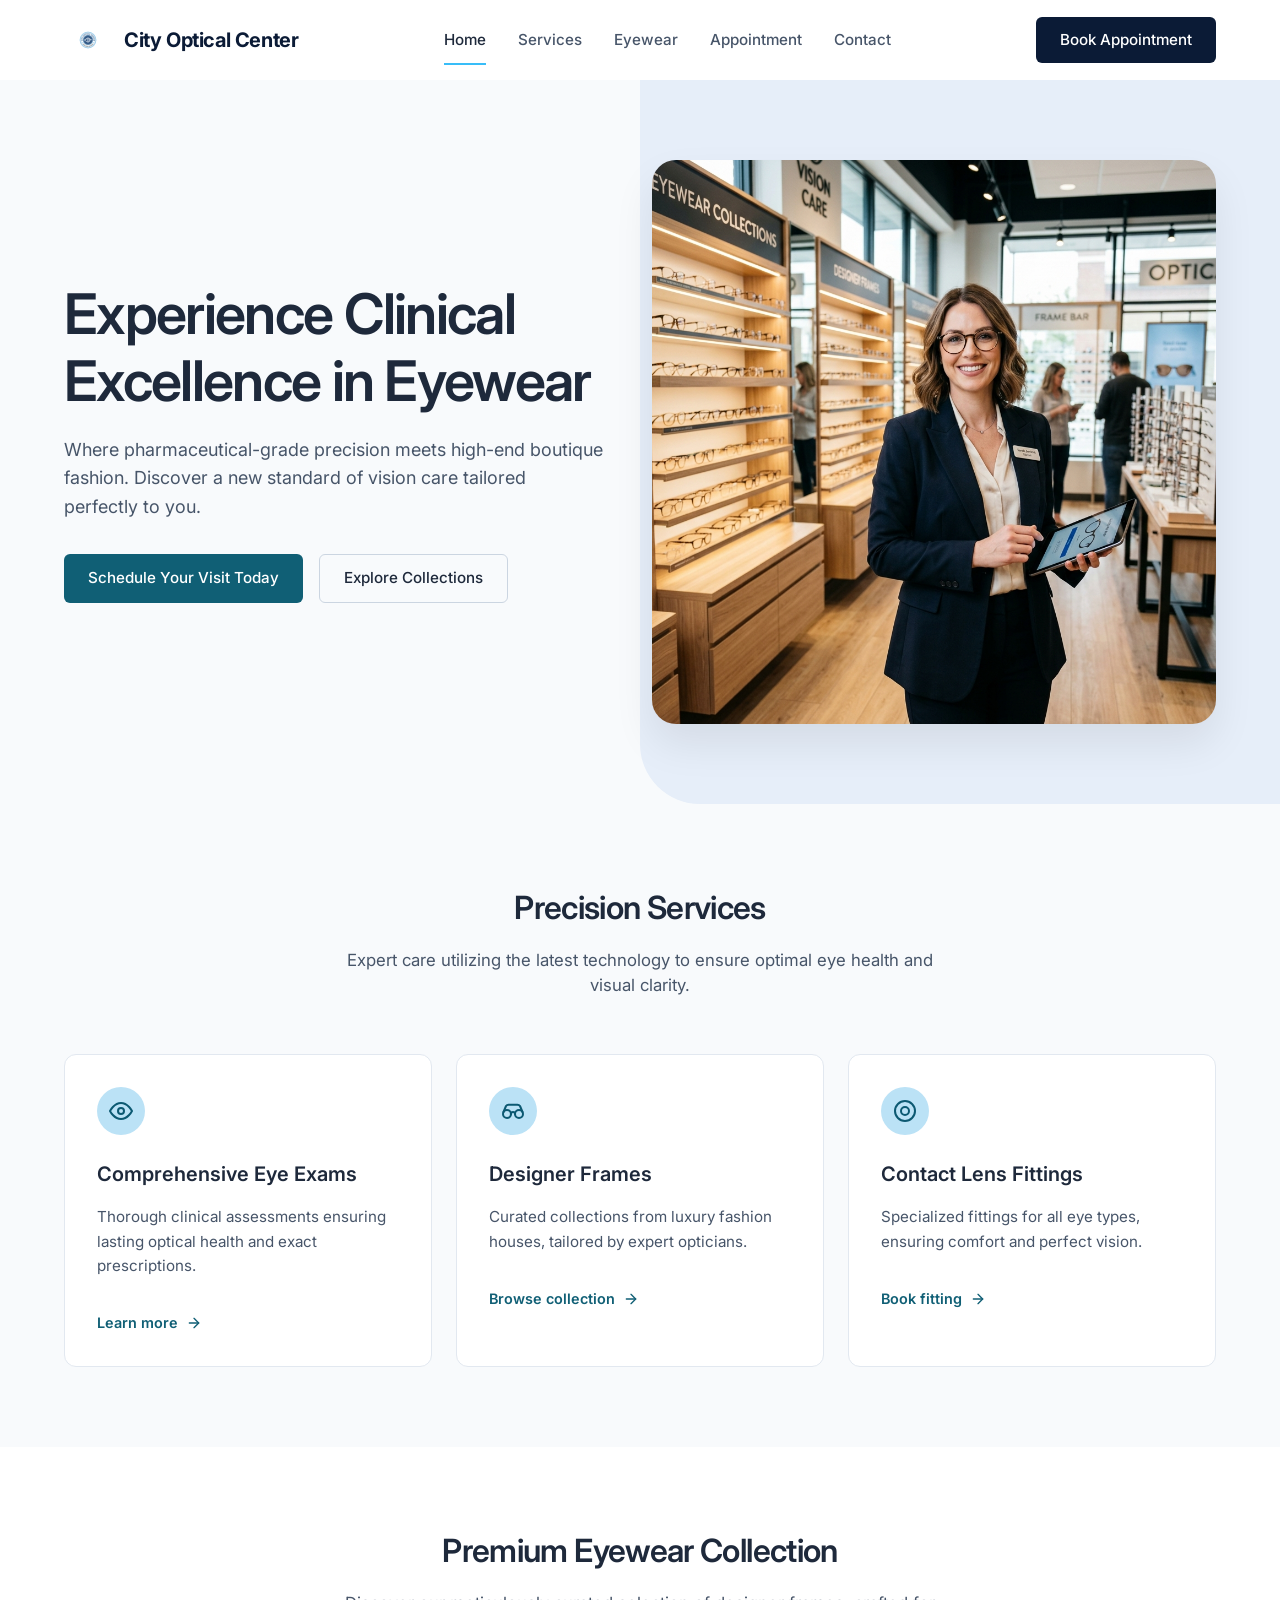
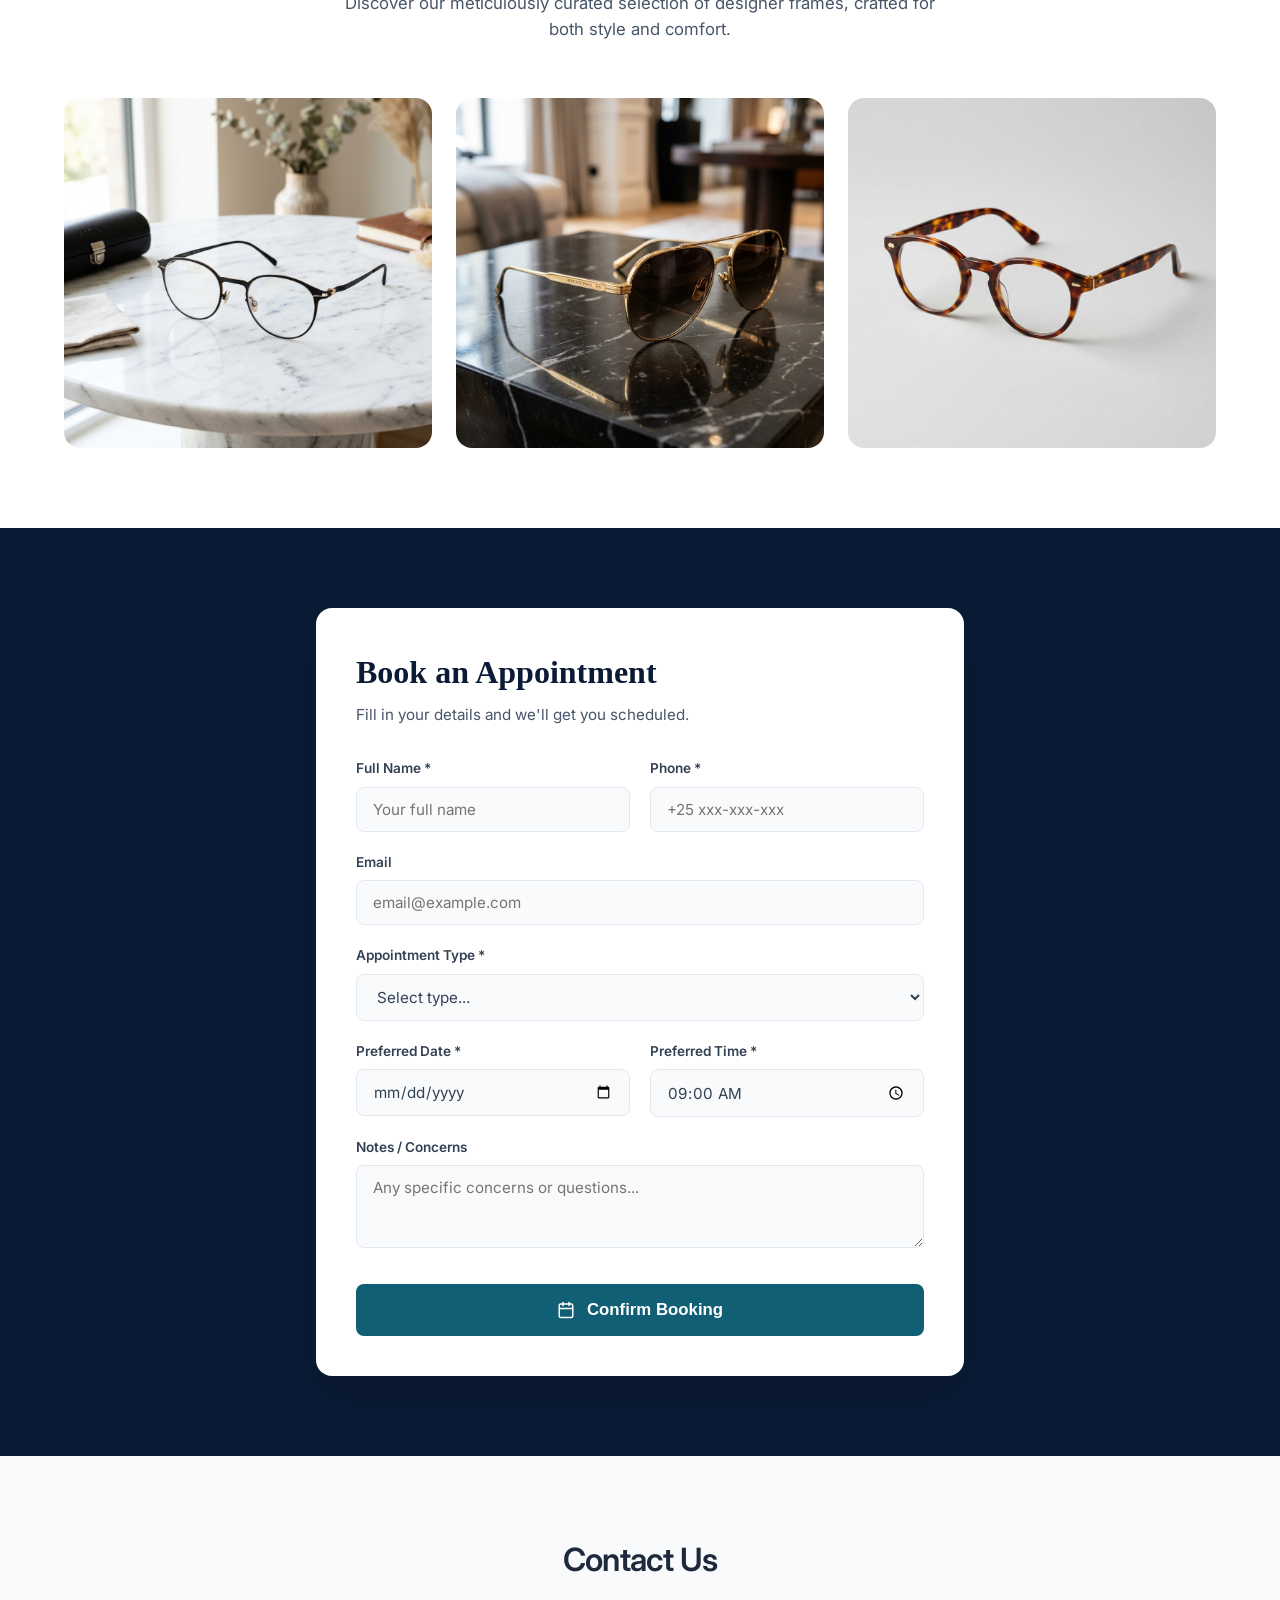
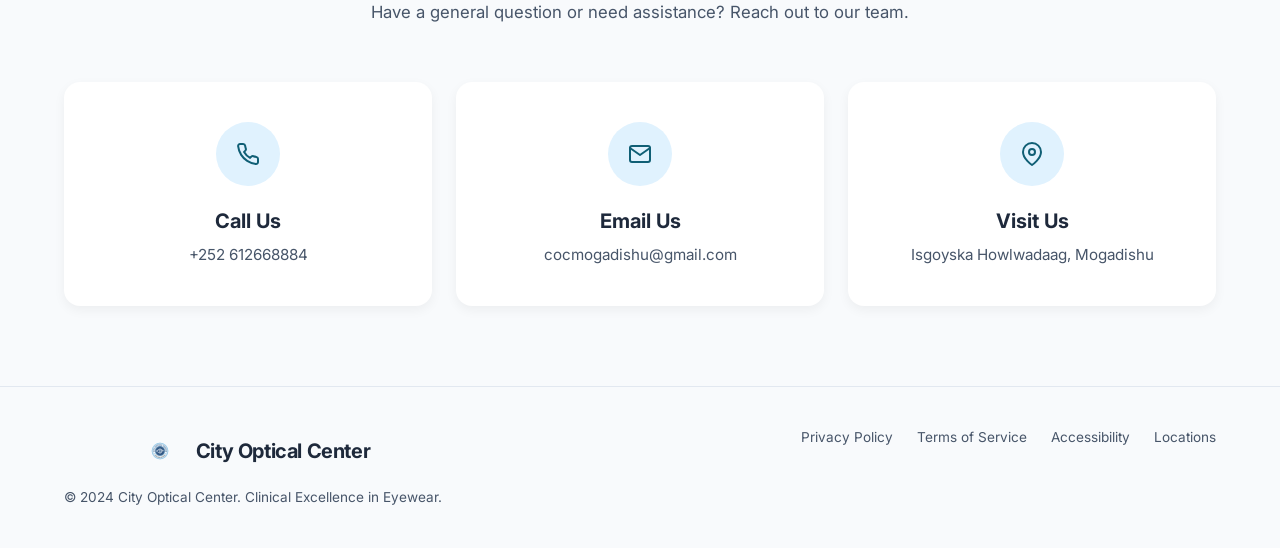
==== index.html @ 49e1423c "Add files via upload" ====
<!DOCTYPE html>
<html lang="en">

<head>
    <meta charset="UTF-8">
    <meta name="viewport" content="width=device-width, initial-scale=1.0">
    <title>City Optical Center</title>
    <meta name="description"
        content="Experience clinical excellence in eyewear. Where pharmaceutical-grade precision meets high-end boutique fashion.">
    <link rel="stylesheet" href="style.css">
    <link rel="preconnect" href="https://fonts.googleapis.com">
    <link rel="preconnect" href="https://fonts.gstatic.com" crossorigin>
    <link href="https://fonts.googleapis.com/css2?family=Inter:wght@400;500;600;700&display=swap" rel="stylesheet">
</head>

<body>
    <header class="header">
        <div class="container header-container">
            <a href="#home" class="logo">
                <img src="logo.png" alt="City Optical Center Logo" class="logo-img">
                <span class="logo-text">City Optical Center</span>
            </a>

            <nav class="nav" id="nav-menu">
                <a href="#home" class="active">Home</a>
                <a href="#services">Services</a>
                <a href="#eyewear">Eyewear</a>
                <a href="#appointment">Appointment</a>
                <a href="#contact">Contact</a>
            </nav>

            <div class="header-actions">
                <a href="#appointment" class="btn btn-primary">Book Appointment</a>
            </div>

            <button class="mobile-menu-btn" id="mobile-menu-btn" aria-label="Toggle mobile menu">
                <svg width="24" height="24" viewBox="0 0 24 24" fill="none" stroke="currentColor" stroke-width="2"
                    stroke-linecap="round" stroke-linejoin="round">
                    <line x1="3" y1="12" x2="21" y2="12"></line>
                    <line x1="3" y1="6" x2="21" y2="6"></line>
                    <line x1="3" y1="18" x2="21" y2="18"></line>
                </svg>
            </button>
        </div>
    </header>

    <main>
        <section class="hero" id="home">
            <div class="container hero-container">
                <div class="hero-content fade-in">
                    <h1>Experience Clinical Excellence in Eyewear</h1>
                    <p>Where pharmaceutical-grade precision meets high-end boutique fashion. Discover a new standard of
                        vision care tailored perfectly to you.</p>
                    <div class="hero-buttons">
                        <a href="#appointment" class="btn btn-secondary">Schedule Your Visit Today</a>
                        <a href="#eyewear" class="btn btn-outline">Explore Collections</a>
                    </div>
                </div>
                <div class="hero-image-wrapper fade-in delay-200">
                    <img src="hero.png" alt="Professional optician in a modern clinic" class="hero-image">
                </div>
            </div>
        </section>

        <section class="services" id="services">
            <div class="container">
                <div class="section-header fade-in">
                    <h2>Precision Services</h2>
                    <p>Expert care utilizing the latest technology to ensure optimal eye health and visual clarity.</p>
                </div>

                <div class="services-grid">
                    <!-- Service Card 1 -->
                    <div class="service-card fade-in delay-100">
                        <div class="icon-wrapper">
                            <svg width="24" height="24" viewBox="0 0 24 24" fill="none" stroke="currentColor"
                                stroke-width="2" stroke-linecap="round" stroke-linejoin="round">
                                <path d="M1 12s4-8 11-8 11 8 11 8-4 8-11 8-11-8-11-8z"></path>
                                <circle cx="12" cy="12" r="3"></circle>
                            </svg>
                        </div>
                        <h3>Comprehensive Eye Exams</h3>
                        <p>Thorough clinical assessments ensuring lasting optical health and exact prescriptions.</p>
                        <a href="#" class="service-link">Learn more
                            <svg width="16" height="16" viewBox="0 0 24 24" fill="none" stroke="currentColor"
                                stroke-width="2" stroke-linecap="round" stroke-linejoin="round">
                                <line x1="5" y1="12" x2="19" y2="12"></line>
                                <polyline points="12 5 19 12 12 19"></polyline>
                            </svg>
                        </a>
                    </div>

                    <!-- Service Card 2 -->
                    <div class="service-card fade-in delay-200">
                        <div class="icon-wrapper">
                            <svg width="24" height="24" viewBox="0 0 24 24" fill="none" stroke="currentColor"
                                stroke-width="2" stroke-linecap="round" stroke-linejoin="round">
                                <circle cx="6" cy="15" r="4"></circle>
                                <circle cx="18" cy="15" r="4"></circle>
                                <path d="M14 15a2 2 0 0 0-4 0"></path>
                                <path d="M2.5 13L5 7c.7-1 1.4-1.2 2.5-1.2h9c1.1 0 1.8.2 2.5 1.2l2.5 6"></path>
                            </svg>
                        </div>
                        <h3>Designer Frames</h3>
                        <p>Curated collections from luxury fashion houses, tailored by expert opticians.</p>
                        <a href="#" class="service-link">Browse collection
                            <svg width="16" height="16" viewBox="0 0 24 24" fill="none" stroke="currentColor"
                                stroke-width="2" stroke-linecap="round" stroke-linejoin="round">
                                <line x1="5" y1="12" x2="19" y2="12"></line>
                                <polyline points="12 5 19 12 12 19"></polyline>
                            </svg>
                        </a>
                    </div>

                    <!-- Service Card 3 -->
                    <div class="service-card fade-in delay-300">
                        <div class="icon-wrapper">
                            <svg width="24" height="24" viewBox="0 0 24 24" fill="none" stroke="currentColor"
                                stroke-width="2" stroke-linecap="round" stroke-linejoin="round">
                                <circle cx="12" cy="12" r="10"></circle>
                                <circle cx="12" cy="12" r="4"></circle>
                            </svg>
                        </div>
                        <h3>Contact Lens Fittings</h3>
                        <p>Specialized fittings for all eye types, ensuring comfort and perfect vision.</p>
                        <a href="#" class="service-link">Book fitting
                            <svg width="16" height="16" viewBox="0 0 24 24" fill="none" stroke="currentColor"
                                stroke-width="2" stroke-linecap="round" stroke-linejoin="round">
                                <line x1="5" y1="12" x2="19" y2="12"></line>
                                <polyline points="12 5 19 12 12 19"></polyline>
                            </svg>
                        </a>
                    </div>
                </div>
            </div>
        </section>
        <section id="eyewear" class="eyewear">
            <div class="container">
                <div class="section-header fade-in">
                    <h2>Premium Eyewear Collection</h2>
                    <p>Discover our meticulously curated selection of designer frames, crafted for both style and
                        comfort.</p>
                </div>
                <div class="gallery-grid">
                    <div class="gallery-item fade-in delay-100">
                        <img src="eyewear1.png" alt="Modern Minimalist Eyewear" class="gallery-img">
                        <div class="gallery-overlay">
                            <h3>Modern Minimalist</h3>
                            <a href="#appointment" class="btn btn-outline"
                                style="color: white; border-color: white;">View Details</a>
                        </div>
                    </div>
                    <div class="gallery-item fade-in delay-200">
                        <img src="eyewear2.png" alt="Luxury Designer Sunglasses" class="gallery-img">
                        <div class="gallery-overlay">
                            <h3>Luxury Sunglasses</h3>
                            <a href="#appointment" class="btn btn-outline"
                                style="color: white; border-color: white;">View Details</a>
                        </div>
                    </div>
                    <div class="gallery-item fade-in delay-300">
                        <img src="eyewear3.png" alt="Classic Tortoiseshell Glasses" class="gallery-img">
                        <div class="gallery-overlay">
                            <h3>Classic Tortoiseshell</h3>
                            <a href="#appointment" class="btn btn-outline"
                                style="color: white; border-color: white;">View Details</a>
                        </div>
                    </div>
                </div>
            </div>
        </section>

        <section id="appointment" class="appointment">
            <div class="container">
                <div class="booking-wrapper fade-in delay-100">
                    <div class="booking-header">
                        <h2>Book an Appointment</h2>
                        <p>Fill in your details and we'll get you scheduled.</p>
                    </div>
                    <form class="booking-form" action="https://formspree.io/f/xaqagkzw" method="POST">
                        <div class="form-row">
                            <div class="form-group half-width">
                                <label for="name">Full Name *</label>
                                <input type="text" id="name" name="Name" placeholder="Your full name" required>
                            </div>
                            <div class="form-group half-width">
                                <label for="phone">Phone *</label>
                                <input type="tel" id="phone" name="Phone" placeholder="+25 xxx-xxx-xxx" required>
                            </div>
                        </div>
                        <div class="form-group">
                            <label for="email">Email</label>
                            <input type="email" id="email" name="Email" placeholder="email@example.com">
                        </div>
                        <div class="form-group">
                            <label for="type">Appointment Type *</label>
                            <select id="type" name="Appointment_Type" required>
                                <option value="" disabled selected>Select type...</option>
                                <option value="exam">Comprehensive Eye Exam</option>
                                <option value="fitting">Contact Lens Fitting</option>
                                <option value="consultation">Frame Consultation</option>
                            </select>
                        </div>
                        <div class="form-row">
                            <div class="form-group half-width">
                                <label for="date">Preferred Date *</label>
                                <input type="date" id="date" name="Date" required>
                            </div>
                            <div class="form-group half-width">
                                <label for="time">Preferred Time *</label>
                                <input type="time" id="time" name="Time" value="09:00" required>
                            </div>
                        </div>
                        <div class="form-group">
                            <label for="notes">Notes / Concerns</label>
                            <textarea id="notes" name="Notes" rows="3"
                                placeholder="Any specific concerns or questions..."></textarea>
                        </div>
                        <button type="submit" class="btn-confirm">
                            <svg width="18" height="18" viewBox="0 0 24 24" fill="none" stroke="currentColor"
                                stroke-width="2" stroke-linecap="round" stroke-linejoin="round">
                                <rect x="3" y="4" width="18" height="18" rx="2" ry="2"></rect>
                                <line x1="16" y1="2" x2="16" y2="6"></line>
                                <line x1="8" y1="2" x2="8" y2="6"></line>
                                <line x1="3" y1="10" x2="21" y2="10"></line>
                            </svg>
                            Confirm Booking
                        </button>
                    </form>
                </div>
            </div>
        </section>

        <section id="contact" class="contact-info-section">
            <div class="container">
                <div class="section-header fade-in">
                    <h2>Contact Us</h2>
                    <p>Have a general question or need assistance? Reach out to our team.</p>
                </div>
                <div class="contact-grid">
                    <div class="info-card fade-in delay-100">
                        <div class="icon-wrapper">
                            <svg width="24" height="24" viewBox="0 0 24 24" fill="none" stroke="currentColor"
                                stroke-width="2" stroke-linecap="round" stroke-linejoin="round">
                                <path
                                    d="M22 16.92v3a2 2 0 0 1-2.18 2 19.79 19.79 0 0 1-8.63-3.07 19.5 19.5 0 0 1-6-6 19.79 19.79 0 0 1-3.07-8.67A2 2 0 0 1 4.11 2h3a2 2 0 0 1 2 1.72 12.84 12.84 0 0 0 .7 2.81 2 2 0 0 1-.45 2.11L8.09 9.91a16 16 0 0 0 6 6l1.27-1.27a2 2 0 0 1 2.11-.45 12.84 12.84 0 0 0 2.81.7A2 2 0 0 1 22 16.92z">
                                </path>
                            </svg>
                        </div>
                        <h3>Call Us</h3>
                        <p>+252 612668884 </p>
                    </div>
                    <div class="info-card fade-in delay-200">
                        <div class="icon-wrapper">
                            <svg width="24" height="24" viewBox="0 0 24 24" fill="none" stroke="currentColor"
                                stroke-width="2" stroke-linecap="round" stroke-linejoin="round">
                                <path d="M4 4h16c1.1 0 2 .9 2 2v12c0 1.1-.9 2-2 2H4c-1.1 0-2-.9-2-2V6c0-1.1.9-2 2-2z">
                                </path>
                                <polyline points="22,6 12,13 2,6"></polyline>
                            </svg>
                        </div>
                        <h3>Email Us</h3>
                        <p>cocmogadishu@gmail.com </p>
                    </div>
                    <div class="info-card fade-in delay-300">
                        <div class="icon-wrapper">
                            <svg width="24" height="24" viewBox="0 0 24 24" fill="none" stroke="currentColor"
                                stroke-width="2" stroke-linecap="round" stroke-linejoin="round">
                                <path d="M21 10c0 7-9 13-9 13s-9-6-9-13a9 9 0 0 1 18 0z"></path>
                                <circle cx="12" cy="10" r="3"></circle>
                            </svg>
                        </div>
                        <h3>Visit Us</h3>
                        <p>Isgoyska Howlwadaag, Mogadishu</p>
                    </div>
                </div>
            </div>
        </section>
    </main>

    <footer class="footer">
        <div class="container footer-container">
            <div class="footer-left">
                <div class="footer-logo">
                    <img src="logo.png" alt="City Optical Center Logo" class="logo-img">
                    <span class="logo-text">City Optical Center</span>
                </div>
                <p class="copyright">&copy; 2024 City Optical Center. Clinical Excellence in Eyewear.</p>
            </div>
            <div class="footer-right">
                <a href="privacy.html">Privacy Policy</a>
                <a href="terms.html">Terms of Service</a>
                <a href="accessibility.html">Accessibility</a>
                <a href="locations.html">Locations</a>
            </div>
        </div>
    </footer>

    <script>
        const mobileMenuBtn = document.getElementById('mobile-menu-btn');
        const navMenu = document.getElementById('nav-menu');

        mobileMenuBtn.addEventListener('click', () => {
            navMenu.classList.toggle('active');
        });

        // Close mobile menu when a link is clicked
        const navLinks = document.querySelectorAll('.nav a');
        navLinks.forEach(link => {
            link.addEventListener('click', () => {
                navMenu.classList.remove('active');
            });
        });

        // Scroll Animations
        const observerOptions = {
            root: null,
            rootMargin: '0px',
            threshold: 0.1
        };

        const observer = new IntersectionObserver((entries, observer) => {
            entries.forEach(entry => {
                if (entry.isIntersecting) {
                    entry.target.classList.add('visible');
                    observer.unobserve(entry.target); // Stop observing once visible
                }
            });
        }, observerOptions);

        document.querySelectorAll('.fade-in').forEach(element => {
            observer.observe(element);
        });
    </script>
</body>

</html>
---- style.css ----
:root {
    --primary-color: #0B1B36; /* Dark Navy for Header Button */
    --secondary-color: #105F75; /* Teal for Hero Button */
    --text-main: #1E293B; /* Dark slate */
    --text-muted: #475569;
    --bg-light: #F8FAFC;
    --bg-hero-right: #E6EEF9; /* Light blue right background */
    --icon-bg: #BBE2F6; /* Light blue for icon background */
    --icon-color: #0C5972;
    --border-color: #E2E8F0;
    --white: #FFFFFF;
    --font-family: 'Inter', sans-serif;
}

* {
    margin: 0;
    padding: 0;
    box-sizing: border-box;
}

html {
    scroll-behavior: smooth;
}

body {
    font-family: var(--font-family);
    color: var(--text-main);
    background-color: var(--bg-light); /* Base background */
    line-height: 1.5;
    -webkit-font-smoothing: antialiased;
}

a {
    text-decoration: none;
    color: inherit;
    transition: all 0.3s ease;
}

.container {
    max-width: 1200px;
    margin: 0 auto;
    padding: 0 24px;
}

/* Header */
.header {
    background-color: var(--white);
    position: sticky;
    top: 0;
    z-index: 100;
}

.header-container {
    display: flex;
    justify-content: space-between;
    align-items: center;
    height: 80px;
}

.logo {
    display: flex;
    align-items: center;
    gap: 12px;
    text-decoration: none;
}

.logo-img {
    height: 48px;
    width: auto;
}

.logo-text {
    font-size: 1.25rem;
    font-weight: 700;
    color: var(--primary-color);
    letter-spacing: -0.02em;
}

.nav {
    display: none;
}

/* Mobile Menu Styles */
.nav.active {
    display: flex;
    flex-direction: column;
    position: absolute;
    top: 80px; /* Right below the header */
    left: 0;
    width: 100%;
    background-color: var(--white);
    padding: 24px;
    box-shadow: 0 10px 20px rgba(0, 0, 0, 0.1);
    border-top: 1px solid var(--border-color);
    z-index: 99;
}

.nav.active a {
    padding: 16px 0;
    font-size: 1.1rem;
    border-bottom: 1px solid var(--border-color);
}

.nav.active a:last-child {
    border-bottom: none;
}

.nav a {
    font-size: 0.95rem;
    font-weight: 500;
    color: var(--text-muted);
    padding: 8px 0;
    position: relative;
}

.nav a:hover, .nav a.active {
    color: var(--text-main);
}

.nav a.active::after {
    content: '';
    position: absolute;
    bottom: -6px;
    left: 0;
    width: 100%;
    height: 2px;
    background-color: #38BDF8; /* Light blue underline */
}

.header-actions {
    display: none;
    align-items: center;
    gap: 24px;
}

.cart-btn {
    color: var(--text-main);
    display: flex;
    align-items: center;
    justify-content: center;
}

.cart-btn:hover {
    color: var(--secondary-color);
}

.btn {
    display: inline-flex;
    align-items: center;
    justify-content: center;
    padding: 12px 24px;
    border-radius: 6px;
    font-size: 0.95rem;
    font-weight: 500;
    cursor: pointer;
    transition: all 0.2s ease;
    border: none;
}

.btn-primary {
    background-color: var(--primary-color);
    color: var(--white);
}

.btn-primary:hover {
    background-color: #0f2444;
}

.btn-secondary {
    background-color: var(--secondary-color);
    color: var(--white);
}

.btn-secondary:hover {
    background-color: #0c4d61;
}

.btn-outline {
    background-color: transparent;
    color: var(--text-main);
    border: 1px solid #CBD5E1;
}

.btn-outline:hover {
    background-color: #F1F5F9;
}

.mobile-menu-btn {
    background: none;
    border: none;
    color: var(--text-main);
    cursor: pointer;
    display: block;
}

/* Hero Section */
.hero {
    position: relative;
    background-color: var(--bg-light); 
    overflow: hidden;
}

/* Curved Background for Right Side */
.hero::before {
    content: '';
    position: absolute;
    top: 0;
    right: 0;
    width: 100%;
    height: 100%;
    background-color: var(--bg-hero-right);
    z-index: 0;
    display: block; /* Show on mobile behind everything */
}

.hero-container {
    position: relative;
    z-index: 1;
    display: flex;
    flex-direction: column;
    gap: 48px;
    padding-top: 48px;
    padding-bottom: 48px;
}

.hero-content {
    flex: 1;
    display: flex;
    flex-direction: column;
    justify-content: center;
    max-width: 540px;
    background: rgba(255, 255, 255, 0.8);
    padding: 24px;
    border-radius: 16px;
    backdrop-filter: blur(10px);
}

.hero h1 {
    font-size: 2.25rem;
    font-weight: 600;
    line-height: 1.2;
    margin-bottom: 20px;
    color: var(--text-main);
    letter-spacing: -0.03em;
}

.hero p {
    font-size: 1rem;
    color: var(--text-muted);
    margin-bottom: 32px;
    line-height: 1.6;
}

.hero-buttons {
    display: flex;
    flex-direction: column;
    gap: 16px;
}

.hero-image-wrapper {
    flex: 1;
    display: flex;
    justify-content: center;
    align-items: center;
}

.hero-image {
    width: 100%;
    max-width: 600px;
    border-radius: 24px;
    object-fit: cover;
    box-shadow: 0 20px 40px rgba(0,0,0,0.08);
}

/* Services Section */
.services {
    background-color: var(--bg-light);
    padding: 80px 0;
    position: relative;
    z-index: 2; /* Sit above the curved background if it overlaps */
}

.section-header {
    text-align: center;
    max-width: 600px;
    margin: 0 auto 56px auto;
}

.section-header h2 {
    font-size: 2rem;
    font-weight: 600;
    margin-bottom: 16px;
    letter-spacing: -0.02em;
}

.section-header p {
    color: var(--text-muted);
    font-size: 1.05rem;
}

.services-grid {
    display: grid;
    grid-template-columns: 1fr;
    gap: 24px;
}

.service-card {
    background-color: var(--white);
    border: 1px solid var(--border-color);
    border-radius: 12px;
    padding: 32px;
    transition: transform 0.3s ease, box-shadow 0.3s ease;
}

.service-card:hover {
    transform: translateY(-5px);
    box-shadow: 0 12px 24px rgba(0,0,0,0.05);
}

.icon-wrapper {
    width: 48px;
    height: 48px;
    background-color: var(--icon-bg);
    border-radius: 50%;
    display: flex;
    align-items: center;
    justify-content: center;
    color: var(--icon-color);
    margin-bottom: 24px;
}

.service-card h3 {
    font-size: 1.25rem;
    font-weight: 600;
    margin-bottom: 16px;
}

.service-card p {
    color: var(--text-muted);
    font-size: 0.95rem;
    line-height: 1.6;
    margin-bottom: 32px;
}

.service-link {
    display: inline-flex;
    align-items: center;
    gap: 8px;
    color: var(--secondary-color);
    font-weight: 600;
    font-size: 0.9rem;
}

.service-link:hover {
    gap: 12px;
}

/* Footer */
.footer {
    background-color: var(--bg-light);
    border-top: 1px solid var(--border-color);
    padding: 40px 0;
}

.footer-container {
    display: flex;
    flex-direction: column;
    gap: 24px;
    text-align: center;
}

.footer-logo {
    display: flex;
    justify-content: center;
    align-items: center;
    gap: 12px;
    margin-bottom: 12px;
}

.footer-logo .logo-text {
    font-size: 1.25rem;
    font-weight: 700;
    color: var(--text-main);
}

.copyright {
    font-size: 0.85rem;
    color: var(--text-muted);
}

.footer-right {
    display: flex;
    flex-wrap: wrap;
    justify-content: center;
    gap: 16px 24px;
}

.footer-right a {
    font-size: 0.85rem;
    color: var(--text-muted);
}

.footer-right a:hover {
    color: var(--text-main);
}

/* Eyewear Gallery */
.eyewear {
    background-color: var(--white);
    padding: 80px 0;
}

.gallery-grid {
    display: grid;
    grid-template-columns: 1fr;
    gap: 24px;
}

.gallery-item {
    position: relative;
    border-radius: 16px;
    overflow: hidden;
    height: 350px;
    cursor: pointer;
}

.gallery-img {
    width: 100%;
    height: 100%;
    object-fit: cover;
    transition: transform 0.5s ease;
}

.gallery-overlay {
    position: absolute;
    bottom: 0;
    left: 0;
    width: 100%;
    padding: 32px 24px;
    background: linear-gradient(to top, rgba(0,0,0,0.8), transparent);
    color: var(--white);
    transform: translateY(20px);
    opacity: 0;
    transition: all 0.3s ease;
    display: flex;
    flex-direction: column;
    align-items: flex-start;
    gap: 16px;
}

.gallery-item:hover .gallery-img {
    transform: scale(1.05);
}

.gallery-item:hover .gallery-overlay {
    transform: translateY(0);
    opacity: 1;
}

/* Appointment Section */
.appointment {
    background-color: var(--primary-color);
    padding: 80px 24px;
    display: flex;
    justify-content: center;
}

.booking-wrapper {
    background-color: var(--white);
    border-radius: 16px;
    width: 100%;
    max-width: 700px;
    margin: 0 auto;
    padding: 40px;
    box-shadow: 0 20px 40px rgba(0,0,0,0.15);
}

.booking-header {
    margin-bottom: 32px;
}

.booking-header h2 {
    color: var(--primary-color);
    font-size: 2rem;
    font-weight: 700;
    margin-bottom: 8px;
    font-family: 'Times New Roman', Times, serif;
}

.booking-header p {
    color: var(--text-muted);
    font-size: 0.95rem;
}

.booking-form {
    display: flex;
    flex-direction: column;
    gap: 20px;
}

.form-row {
    display: flex;
    flex-direction: column;
    gap: 20px;
}

@media (min-width: 600px) {
    .form-row {
        flex-direction: row;
    }
    .half-width {
        flex: 1;
    }
}

.form-group {
    display: flex;
    flex-direction: column;
    gap: 8px;
}

.form-group label {
    font-size: 0.85rem;
    font-weight: 600;
    color: #334155;
}

.form-group input,
.form-group select,
.form-group textarea {
    padding: 12px 16px;
    border: 1px solid #e2e8f0;
    border-radius: 8px;
    background-color: #f8fafc;
    font-family: inherit;
    font-size: 0.95rem;
    color: #334155;
    outline: none;
    transition: all 0.2s ease;
}

.form-group input:focus,
.form-group select:focus,
.form-group textarea:focus {
    border-color: var(--primary-color);
    background-color: var(--white);
    box-shadow: 0 0 0 3px rgba(11, 27, 54, 0.1);
}

.btn-confirm {
    background-color: var(--secondary-color);
    color: var(--white);
    border: none;
    padding: 16px;
    border-radius: 8px;
    font-size: 1.05rem;
    font-weight: 600;
    cursor: pointer;
    display: flex;
    align-items: center;
    justify-content: center;
    gap: 12px;
    transition: background-color 0.2s ease;
    margin-top: 16px;
}

.btn-confirm:hover {
    background-color: #0c4a5c; /* Darker secondary color */
}

/* Contact Info Section */
.contact-info-section {
    background-color: var(--bg-light);
    padding: 80px 0;
    text-align: center;
}

.contact-grid {
    display: grid;
    grid-template-columns: 1fr;
    gap: 24px;
    margin-top: 40px;
}

.info-card {
    background-color: var(--white);
    padding: 40px 24px;
    border-radius: 16px;
    box-shadow: 0 4px 12px rgba(0,0,0,0.05);
    display: flex;
    flex-direction: column;
    align-items: center;
    transition: transform 0.3s ease;
}

.info-card:hover {
    transform: translateY(-5px);
}

.info-card .icon-wrapper {
    width: 64px;
    height: 64px;
    background-color: #e0f2fe;
    color: var(--secondary-color);
    border-radius: 50%;
    display: flex;
    align-items: center;
    justify-content: center;
    margin-bottom: 20px;
}

.info-card h3 {
    color: var(--text-main);
    font-size: 1.25rem;
    margin-bottom: 8px;
}

.info-card p {
    color: var(--text-muted);
    font-size: 0.95rem;
}

/* Animations */
.fade-in {
    opacity: 0;
    transform: translateY(30px);
    transition: opacity 0.8s ease-out, transform 0.8s ease-out;
}

.fade-in.visible {
    opacity: 1;
    transform: translateY(0);
}

.delay-100 { transition-delay: 100ms; }
.delay-200 { transition-delay: 200ms; }
.delay-300 { transition-delay: 300ms; }

/* Media Queries */
@media (min-width: 768px) {
    .hero-buttons {
        flex-direction: row;
    }
    
    .hero h1 {
        font-size: 2.75rem;
    }

    .services-grid {
        grid-template-columns: repeat(2, 1fr);
    }

    .gallery-grid {
        grid-template-columns: repeat(2, 1fr);
    }

    .contact-grid {
        grid-template-columns: repeat(3, 1fr);
    }

    .footer-container {
        flex-direction: row;
        justify-content: space-between;
        text-align: left;
    }
    
    .footer-right {
        justify-content: flex-end;
    }
}

@media (min-width: 1024px) {
    .nav {
        display: flex;
        gap: 32px;
    }

    .header-actions {
        display: flex;
    }

    .mobile-menu-btn {
        display: none;
    }

    .hero::before {
        width: 50%; /* Only half on desktop */
        border-bottom-left-radius: 60px; /* Curve */
    }

    .hero-content {
        background: transparent;
        padding: 0;
        border-radius: 0;
        backdrop-filter: none;
    }

    .hero-container {
        flex-direction: row;
        align-items: center;
        padding-top: 80px;
        padding-bottom: 80px;
    }

    .hero h1 {
        font-size: 3.5rem;
    }
    
    .hero p {
        font-size: 1.125rem;
    }

    .hero-image {
        height: auto;
    }
    
    .hero-image-wrapper {
        justify-content: flex-end;
    }

    .services-grid {
        grid-template-columns: repeat(3, 1fr);
    }

    .gallery-grid {
        grid-template-columns: repeat(3, 1fr);
    }
}
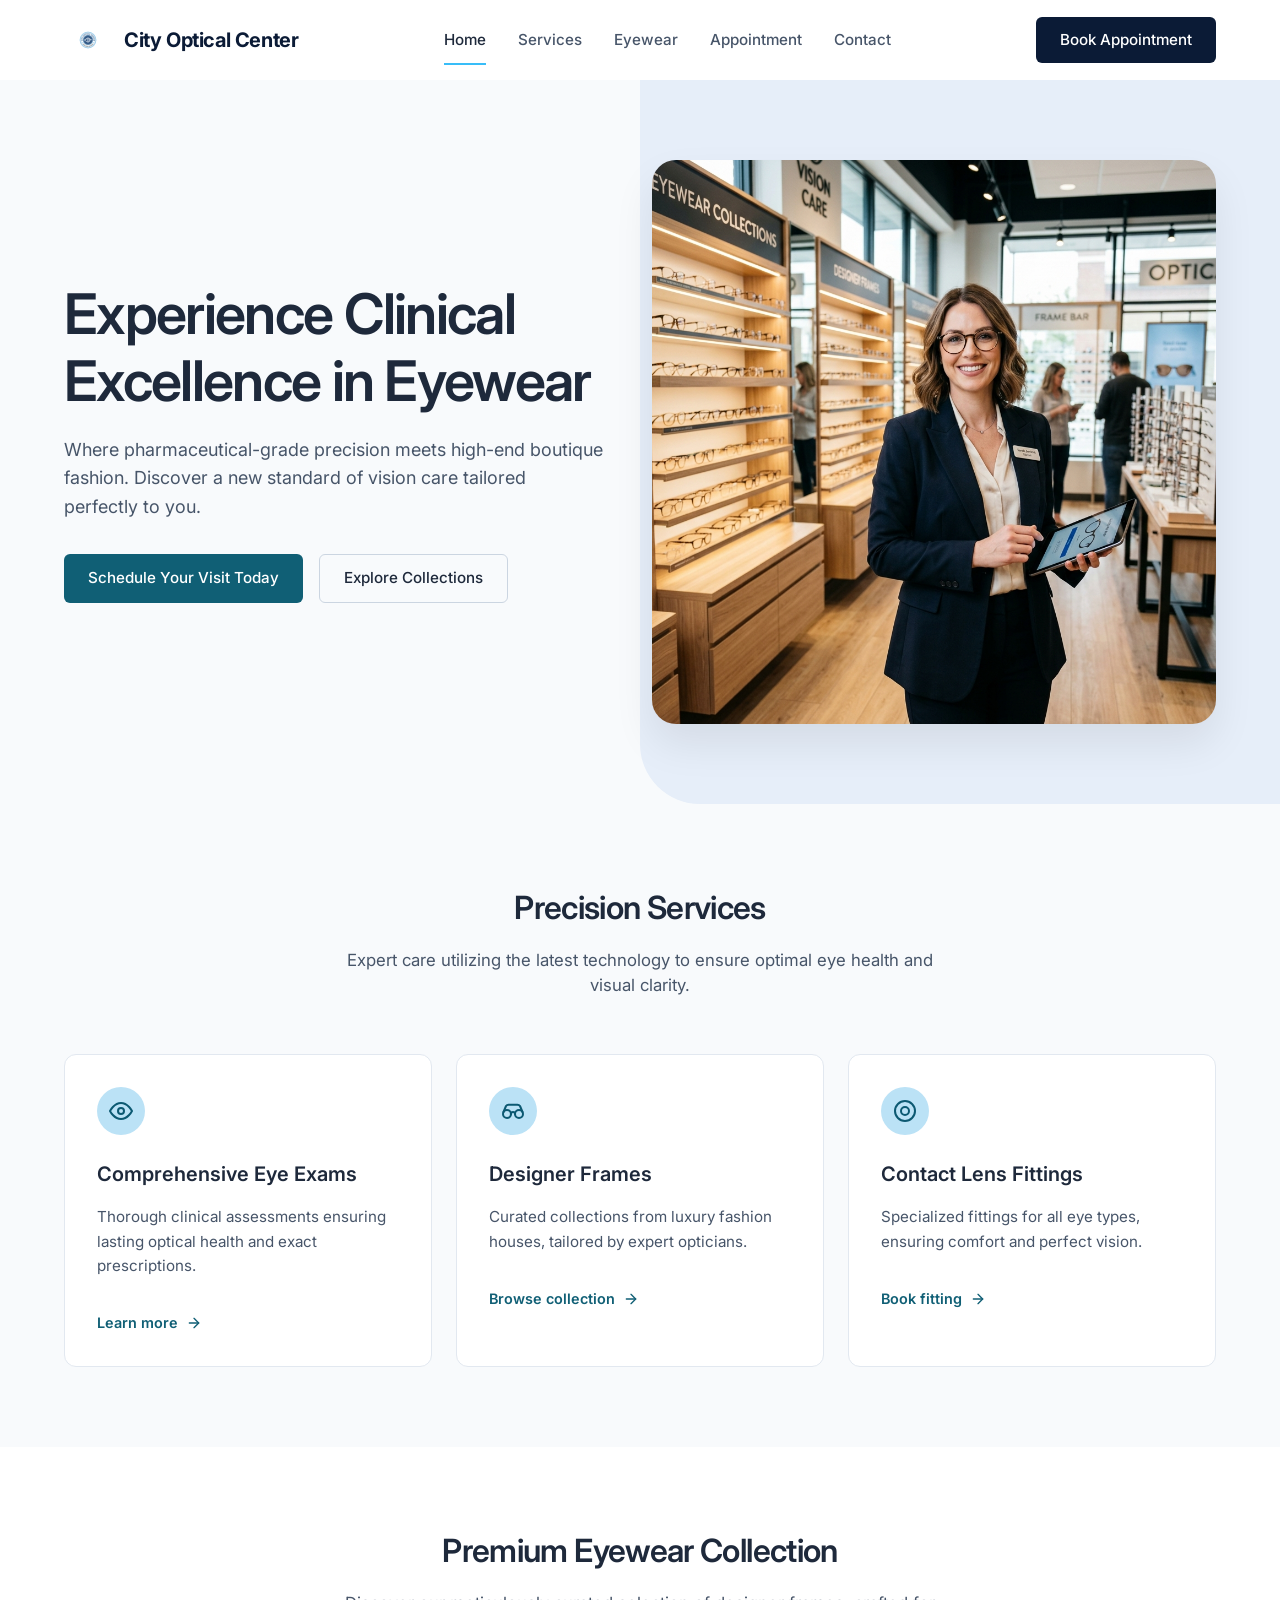
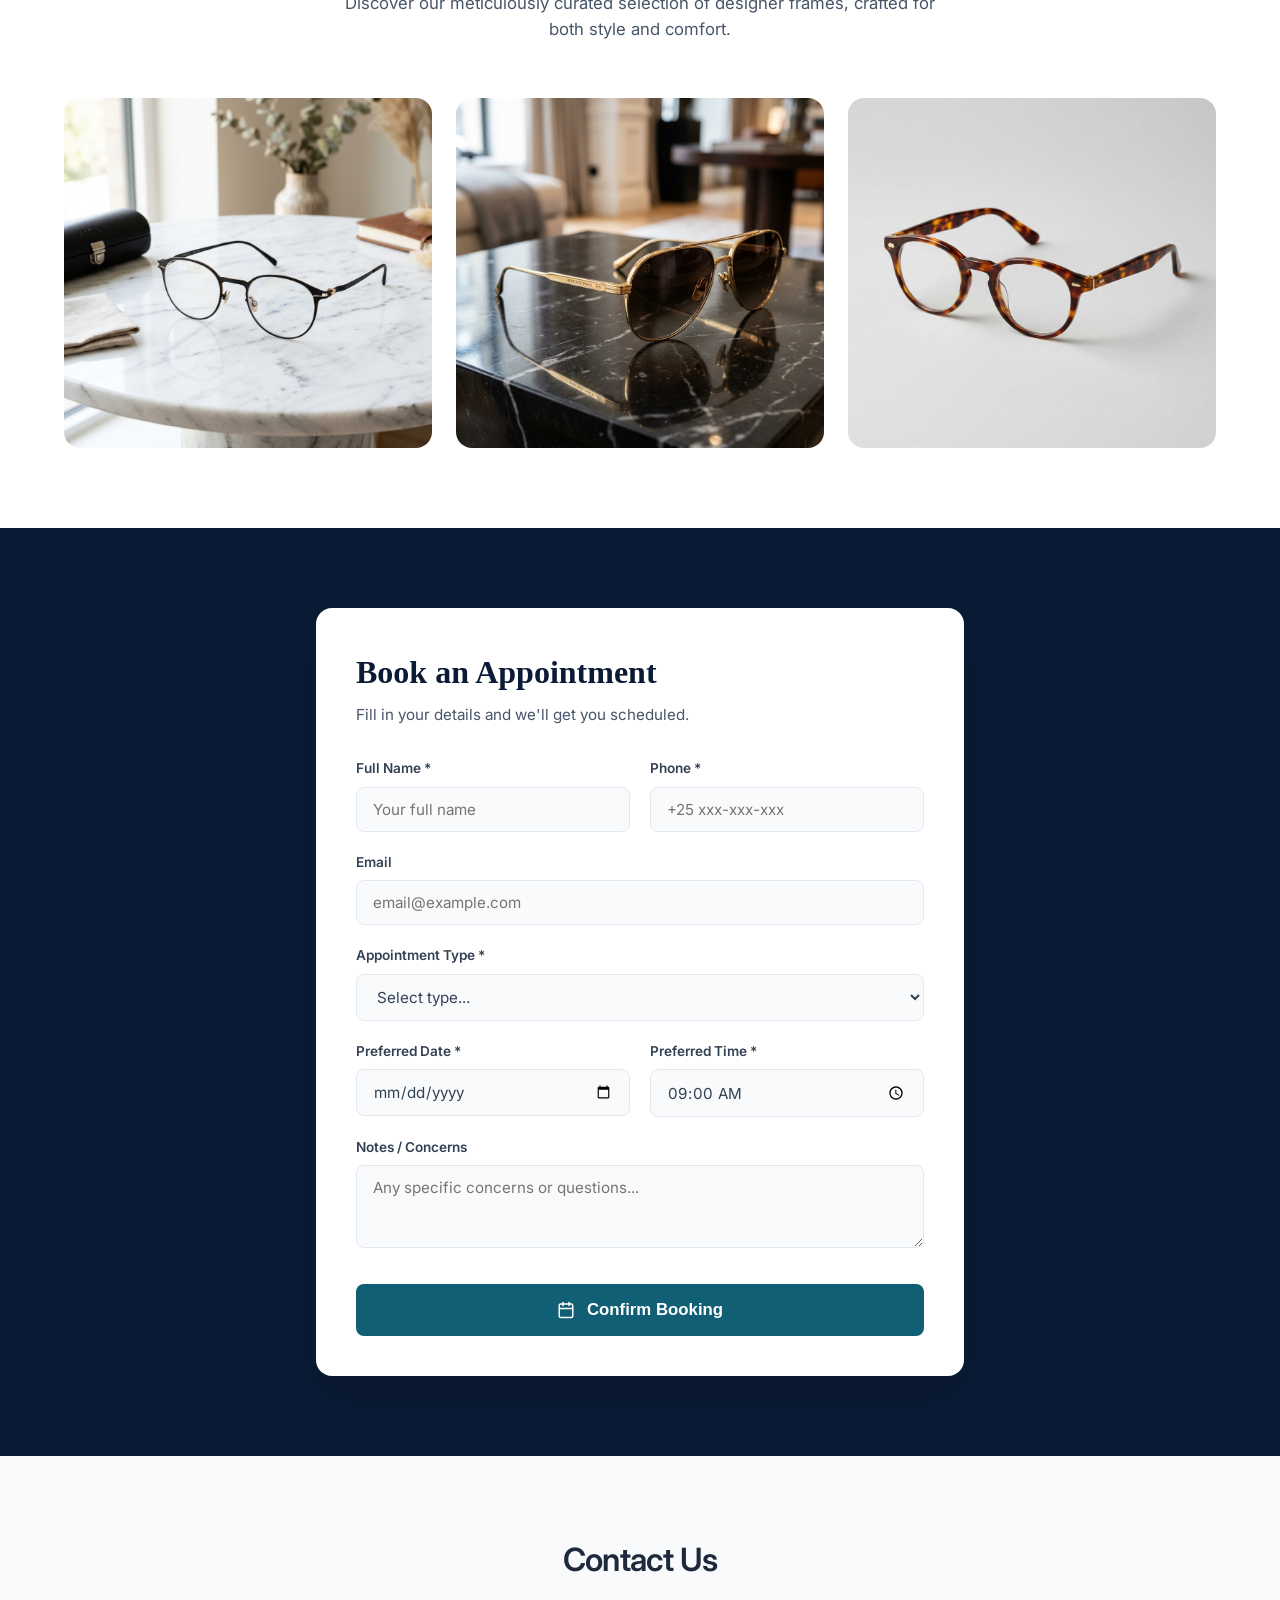
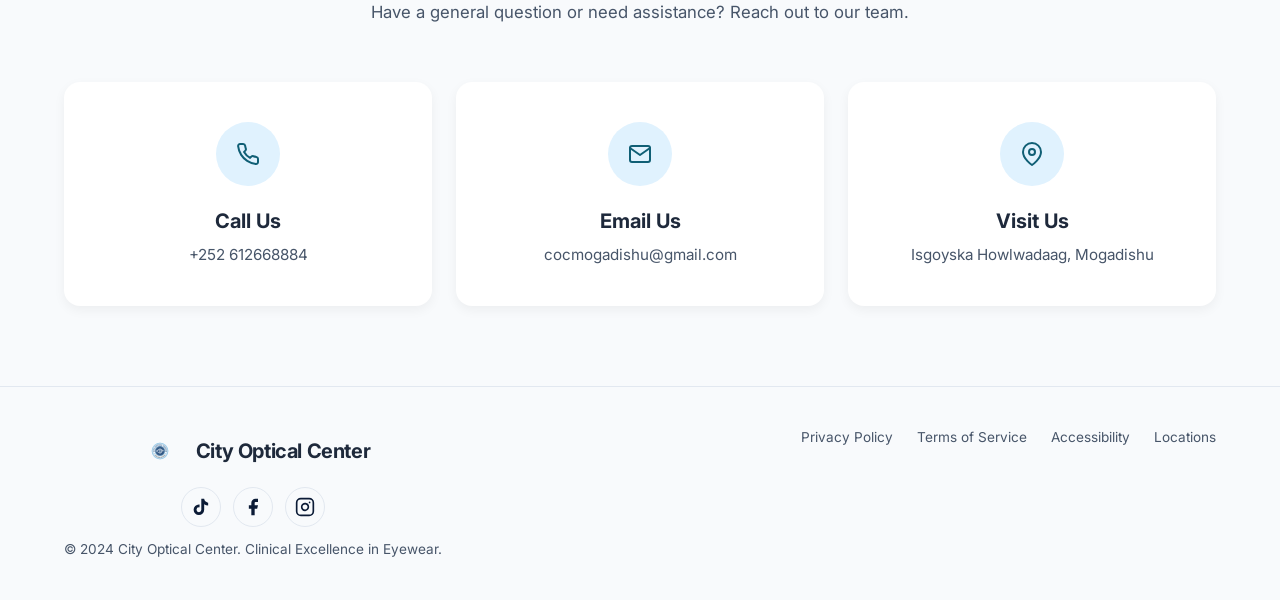
==== commit 87f24324: "Add files via upload" ====
--- a/index.html
+++ b/index.html
@@ -285,6 +285,20 @@
                     <img src="logo.png" alt="City Optical Center Logo" class="logo-img">
                     <span class="logo-text">City Optical Center</span>
                 </div>
+                <div class="social-links">
+                    <!-- TikTok -->
+                    <a href="https://www.tiktok.com/@cityopticalcenter" target="_blank" rel="noopener noreferrer" class="social-icon" aria-label="TikTok">
+                        <svg width="20" height="20" viewBox="0 0 24 24" fill="currentColor"><path d="M19.59 6.69a4.83 4.83 0 0 1-3.77-4.25V2h-3.45v13.67a2.89 2.89 0 0 1-2.88 2.5 2.89 2.89 0 0 1-2.89-2.89 2.89 2.89 0 0 1 2.89-2.89c.28 0 .54.04.79.1V9.01a6.29 6.29 0 0 0-.79-.05 6.34 6.34 0 0 0-6.34 6.34 6.34 6.34 0 0 0 6.34 6.34 6.34 6.34 0 0 0 6.33-6.34V8.75a8.15 8.15 0 0 0 4.77 1.52V6.82a4.85 4.85 0 0 1-1-.13z"/></svg>
+                    </a>
+                    <!-- Facebook -->
+                    <a href="https://www.facebook.com/share/1DcA6SvETq/" target="_blank" rel="noopener noreferrer" class="social-icon" aria-label="Facebook">
+                        <svg width="20" height="20" viewBox="0 0 24 24" fill="currentColor"><path d="M18 2h-3a5 5 0 0 0-5 5v3H7v4h3v8h4v-8h3l1-4h-4V7a1 1 0 0 1 1-1h3z"/></svg>
+                    </a>
+                    <!-- Instagram -->
+                    <a href="https://www.instagram.com/city_opticalcenter" target="_blank" rel="noopener noreferrer" class="social-icon" aria-label="Instagram">
+                        <svg width="20" height="20" viewBox="0 0 24 24" fill="none" stroke="currentColor" stroke-width="2" stroke-linecap="round" stroke-linejoin="round"><rect x="2" y="2" width="20" height="20" rx="5" ry="5"/><path d="M16 11.37A4 4 0 1 1 12.63 8 4 4 0 0 1 16 11.37z"/><line x1="17.5" y1="6.5" x2="17.51" y2="6.5"/></svg>
+                    </a>
+                </div>
                 <p class="copyright">&copy; 2024 City Optical Center. Clinical Excellence in Eyewear.</p>
             </div>
             <div class="footer-right">
--- a/style.css
+++ b/style.css
@@ -388,6 +388,33 @@
     color: var(--text-muted);
 }
 
+.social-links {
+    display: flex;
+    gap: 12px;
+    margin: 12px 0;
+    justify-content: center;
+}
+
+.social-icon {
+    width: 40px;
+    height: 40px;
+    border-radius: 50%;
+    background-color: var(--bg-light);
+    display: flex;
+    align-items: center;
+    justify-content: center;
+    color: var(--primary-color);
+    transition: background-color 0.25s ease, color 0.25s ease, transform 0.25s ease;
+    border: 1px solid var(--border-color);
+}
+
+.social-icon:hover {
+    background-color: var(--primary-color);
+    color: var(--white);
+    transform: translateY(-3px);
+    border-color: var(--primary-color);
+}
+
 .footer-right {
     display: flex;
     flex-wrap: wrap;
